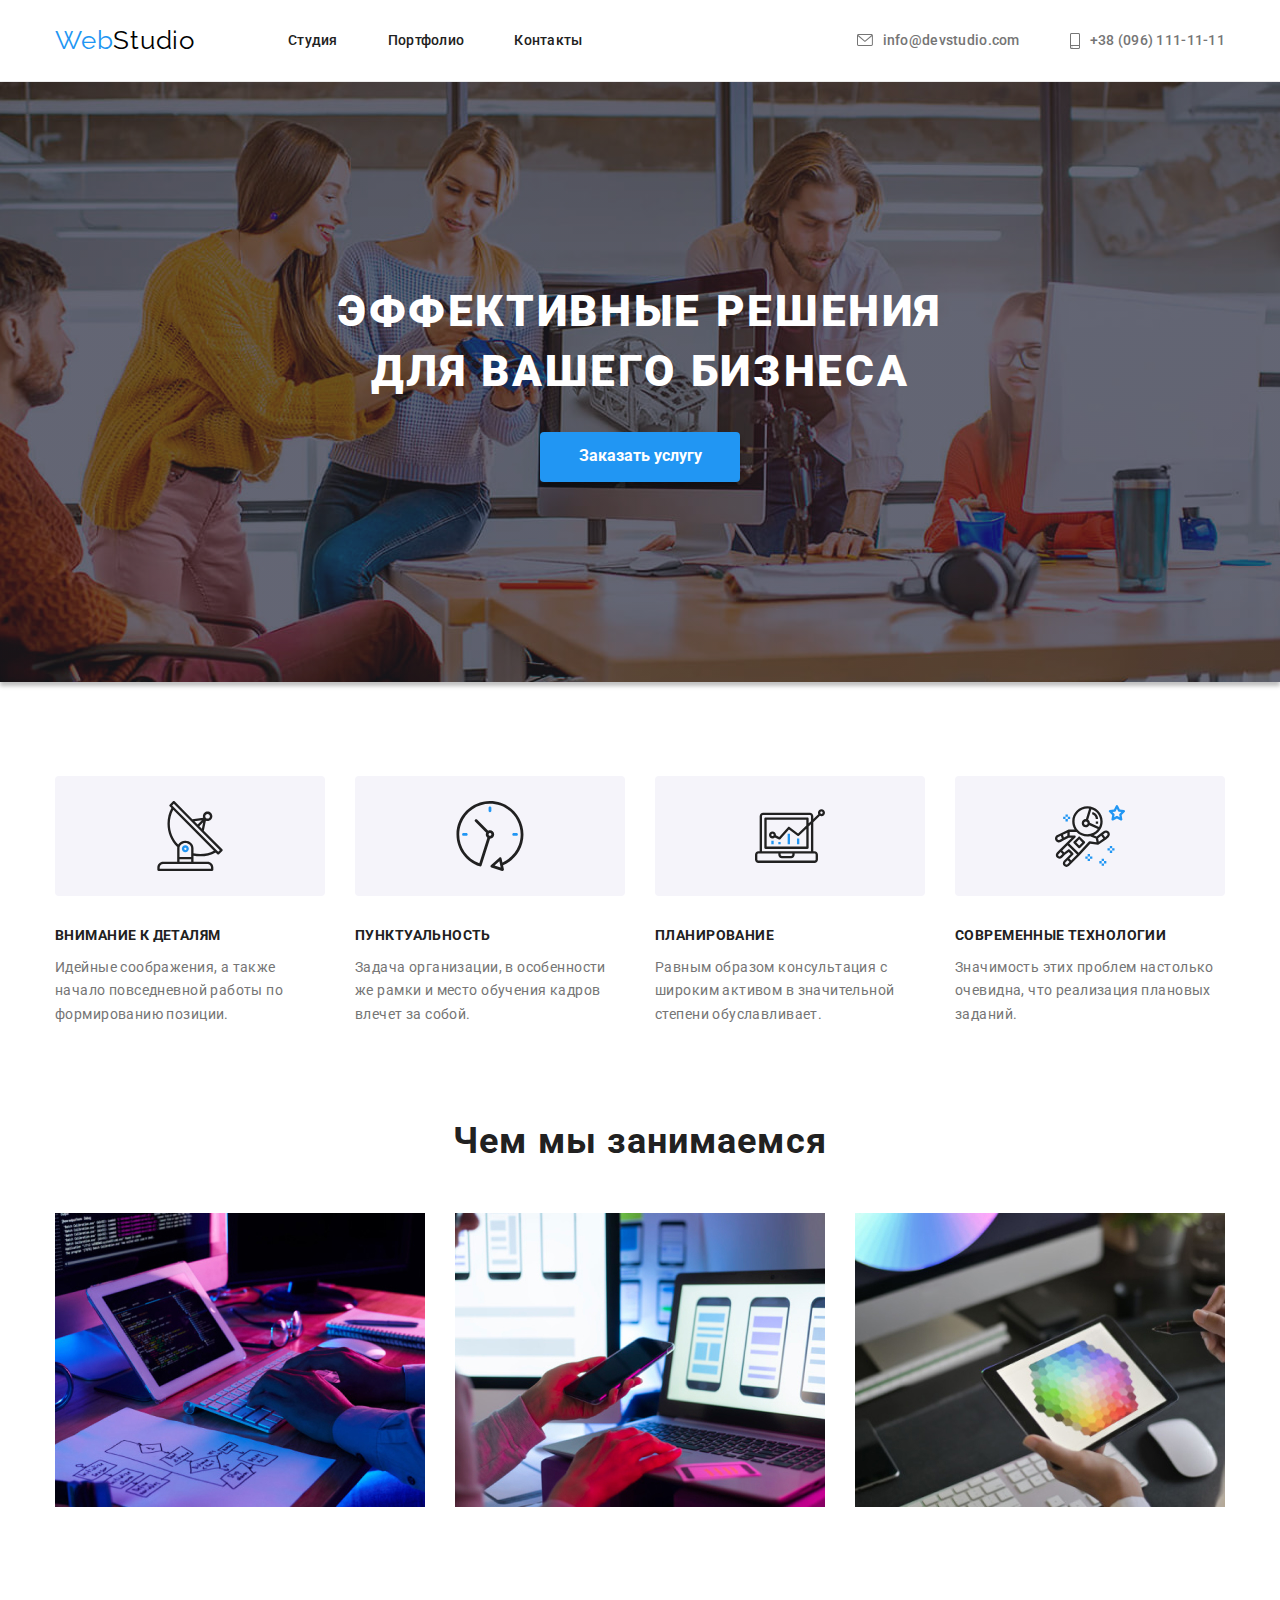
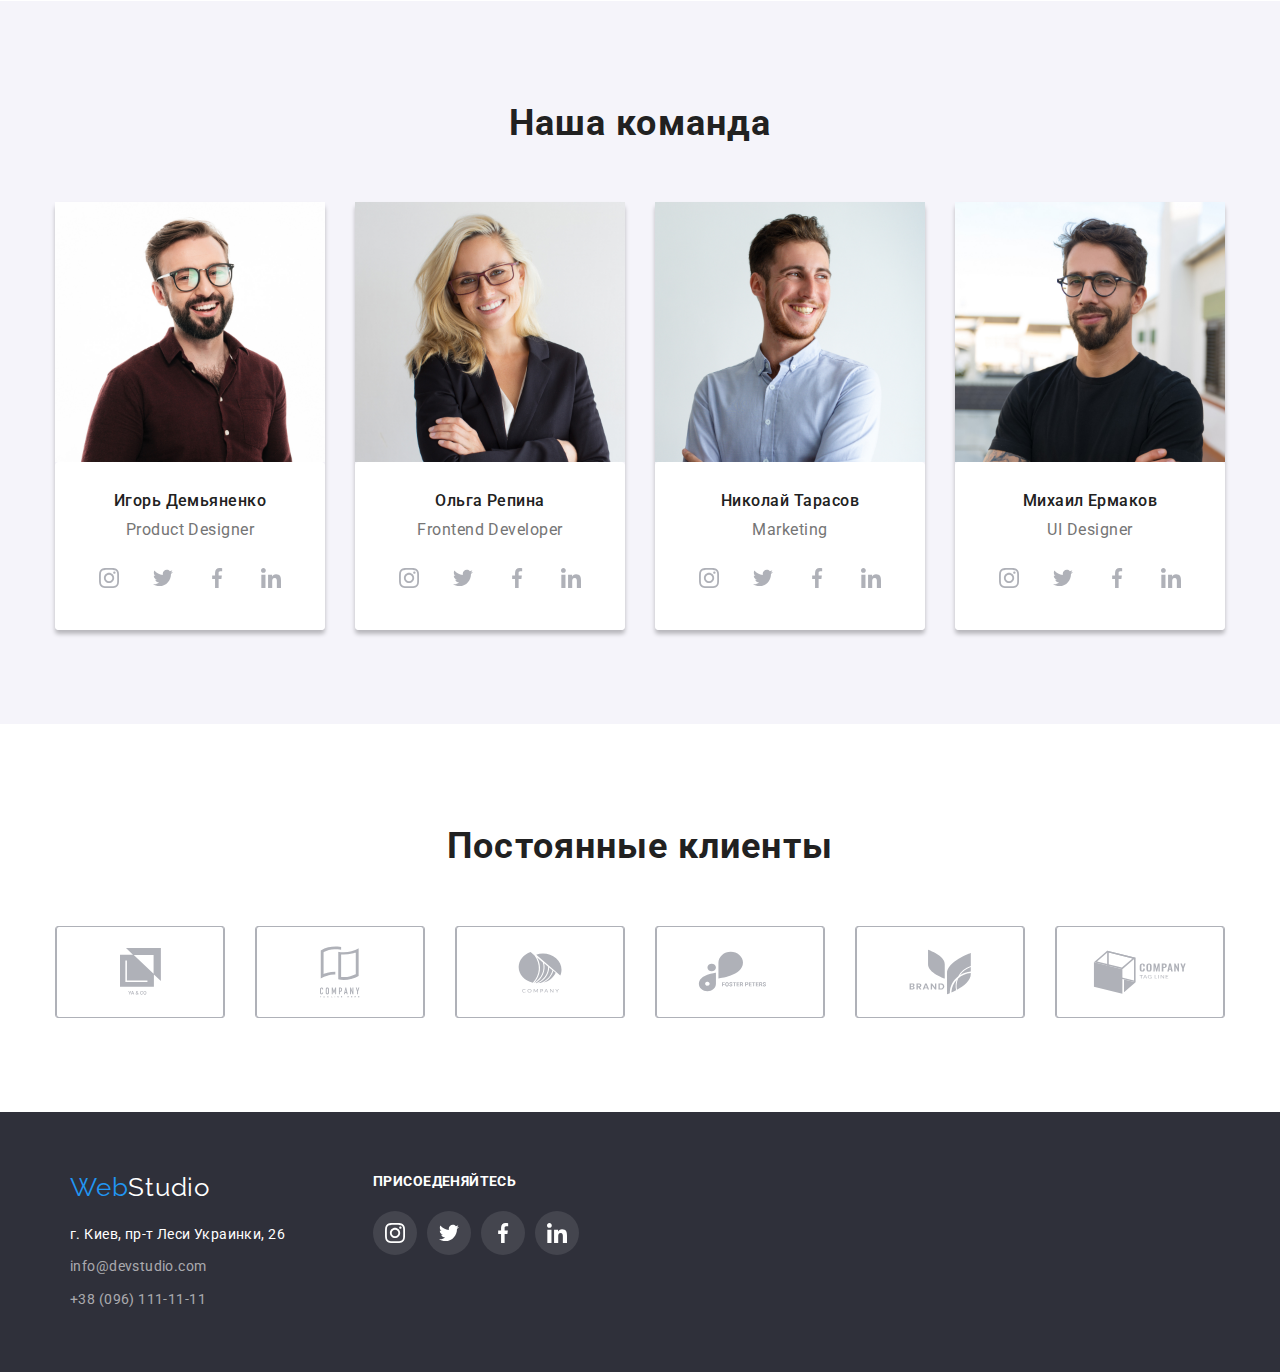
==== index.html @ fb4c3069 "1" ====
﻿<!DOCTYPE html>
<html lang="ru">
<head>
    <meta charset="UTF-8">
    <meta http-equiv="X-UA-Compatible" content="IE=edge">
    <meta name="viewport" content="width=device-width, initial-scale=1.0">
    <title>Web Studio</title >
    <link href="https://fonts.googleapis.com/css2?family=Raleway:wght@700&family=Roboto:wght@400;500;700;900&display=swap" rel="stylesheet">
    <link href="https://cdnjs.cloudflare.com/ajax/libs/modern-normalize/1.1.0/modern-normalize.min.css" rel="stylesheet">
    
    <link rel="stylesheet" href="css/styles.css">
</head>
<body> 
    <header class="header" >
        <div class="container_header" >
            
                                <!--navigation -->
        <nav class="navigation">
                <a href="index.html" class="logo"> <span class="logocolor">Web</span>Studio</a>
                <ul class="site-nav">
                    <li class="site-nav_li" > <a href="index.html" class="link">Студия</a></li>
                    <li class="site-nav_li"> <a href="portfolio.html" class="link">Портфолио</a></li>
                    <li class="site-nav_li"> <a href="" class="link">Контакты</a></li>
                </ul>
        
                                <!--mail,phone -->
                                <ul class="connections">
                                    <li class="connections_li_mail" >
                                        <a href="mailto:info@devstudio.com" class="connect" >
                                            <svg class="connections_li_mail_c"  width="16" height="12" >
                                                <use href="./images/symbol-defs.svg#icon-envelope-hover"></use>          
                                              </svg>
                                              info@devstudio.com</a></li>
                                    <li class="connections_li_mail">
                                        <a href="tel:+380961111111" class="connect">
                                            <svg class="connections_li_mail_c"  width="10" height="16" >
                                                <use href="./images/symbol-defs.svg#icon-smartphone"></use>          
                                              </svg>
                                            +38 (096) 111-11-11</a></li>
                                </ul>
        </nav>
</div>
    </header>
                                    <!--main -->
    <main>
                                <!--banner and button -->                   
            <section class="sec_bann" >
                <div class="container_sec_bann">
                    <h1 class="tagline">ЭФФЕКТИВНЫЕ РЕШЕНИЯ<br> ДЛЯ ВАШЕГО БИЗНЕСА </h1>
                <div class="tagline_but" >
                    <button type="button" class="but_order" >Заказать услугу</button>
                 </div>
                </div>
            </section>
        
                                <!--advantages -->                       
        <section class="section_advant" >
            <div class="container"> 
              <ul class="lis_advant" >
                <li class="lis_advant_li">
                    <div class="lis_advant_li_antenna" >
                        <svg  width="70" height="70" >
                        <use href="./images/symbol-defs1.svg#icon-antenna-1"></use>          
                      </svg> </div>
                    <h3 class="head_advantage" > ВНИМАНИЕ К ДЕТАЛЯМ</h3>
                    <p class="advantage" >Идейные соображения, а также начало повседневной работы по формированию позиции.</p>
                </li>
                <li class="lis_advant_li">
                    <div class="lis_advant_li_antenna" >
                        <svg  width="70" height="70" >
                        <use href="./images/symbol-defs1.svg#icon-clock-1"></use>          
                      </svg> </div>
                    <h3 class="head_advantage">ПУНКТУАЛЬНОСТЬ</h3>
                    <p class="advantage" >Задача организации, в особенности же рамки и место обучения кадров влечет за собой.</p>
                </li>
                <li class="lis_advant_li">
                    <div class="lis_advant_li_antenna" >
                        <svg  width="70" height="70" >
                        <use href="./images/symbol-defs1.svg#icon-diagram-1"></use>          
                      </svg> </div>
                    <h3 class="head_advantage">ПЛАНИРОВАНИЕ</h3>
                    <p class="advantage">Равным образом консультация с широким активом в значительной степени обуславливает.</p>
                </li>
                <li class="lis_advant_li">
                    <div class="lis_advant_li_antenna" >
                        <svg  width="70" height="70" >
                        <use href="./images/symbol-defs1.svg#icon-astronaut-1"></use>          
                      </svg> </div>
                    <h3 class="head_advantage">СОВРЕМЕННЫЕ ТЕХНОЛОГИИ</h3>
                    <p class="advantage">Значимость этих проблем настолько очевидна, что реализация плановых заданий.</p>
                </li>
              </ul>
            </div>
         </section>
        
                                <!--What are we doing -->
            <section class="what_are_we_doing" >
                <div class="container">
                   <h2 class="we_doing" >Чем мы занимаемся</h2>
                     <ul class="lis">
                        <li class="we_doing_li" > <img src="./images/box1.jpg" alt="человек печатает на клавиатуре" width="370"></li>
                        <li class="we_doing_li"> <img src="./images/box2.jpg" alt="человек возле компьютера с телефоном" width="370"></li>
                        <li class="we_doing_li"> <img src="./images/box3.jpg" alt="человек с планшетом в руках" width="370"></li>
                    </ul>
                </div>
             </section>
                                    <!--our team -->
            <section class="our_team_sec" >
                <div class="container">
                  <h2 class="our_team_head" >Наша команда</h2>
                    <ul class="lis" >
                    <li class="our_team_li" > 
                        <img src="./images/team-card-1.jpg" alt="мужчина в очках и бордовой рубашке" width="270">
                        <div class="our_team_names_descrip" >
                        <h3 class="our_team_names" >Игорь Демьяненко</h3>
                        <p class="our_team_descrip">Product Designer</p>
                            <ul class="our_team_social_net">
                                <li class="instgr" > <a href="https://www.instagram.com/" class="inst">
                                    <svg width="20" height="20" >
                                        <use href="./images/symbol-defs.svg#icon-instagram-2"></use>          
                                       </svg>
                                </a> </li>
                                <li class="twitr" > <a href="https://twitter.com/" class="twit">
                                    <svg width="20" height="20" >
                                        <use href="./images/symbol-defs.svg#icon-twitter-1"></use>          
                                       </svg></a> </li>
                                <li class="facebo" > <a href="https://www.facebook.com/" class="face">
                                    <svg width="20" height="20" >
                                        <use href="./images/symbol-defs.svg#icon-facebook-1"></use>          
                                       </svg></a> </li>
                                <li class="linind" > <a href="https://www.linkedin.com/" class="linin">
                                    <svg width="20" height="20" >
                                        <use href="./images/symbol-defs.svg#icon-linkedin-1"></use>          
                                       </svg></a> </li>
                            </ul >
                        </div >
                    </li>
                    <li class="our_team_li">
                        <img src="./images/team-card-2.jpg" alt="женщина в черном пиджаке" width="270">
                        <div class="our_team_names_descrip" >
                            <h3 class="our_team_names">Ольга Репина</h3>  
                            <p class="our_team_descrip" >Frontend Developer</p>
                            <ul class="our_team_social_net">
                                <li class="instgr" > <a href="https://www.instagram.com/" class="inst">
                                    <svg width="20" height="20" >
                                        <use href="./images/symbol-defs.svg#icon-instagram-2"></use>          
                                       </svg>
                                </a> </li>
                                <li class="twitr" > <a href="https://twitter.com/" class="twit">
                                    <svg width="20" height="20" >
                                        <use href="./images/symbol-defs.svg#icon-twitter-1"></use>          
                                       </svg></a> </li>
                                <li class="facebo" > <a href="https://www.facebook.com/" class="face">
                                    <svg width="20" height="20" >
                                        <use href="./images/symbol-defs.svg#icon-facebook-1"></use>          
                                       </svg></a> </li>
                                <li class="linind" > <a href="https://www.linkedin.com/" class="linin">
                                    <svg width="20" height="20" >
                                        <use href="./images/symbol-defs.svg#icon-linkedin-1"></use>          
                                       </svg></a> </li>
                            </ul >
                       </div>
                    </li>
                    <li class="our_team_li">
                        <img src="./images/team-card-3.jpg" alt="мужчина в голубой рубашке" width="270">
                        <div class="our_team_names_descrip" >
                            <h3 class="our_team_names">Николай Тарасов</h3> 
                             <p class="our_team_descrip" >Marketing</p>
                             <ul class="our_team_social_net">
                                <li class="instgr" > <a href="https://www.instagram.com/" class="inst">
                                    <svg width="20" height="20" >
                                        <use href="./images/symbol-defs.svg#icon-instagram-2"></use>          
                                       </svg>
                                </a> </li>
                                <li class="twitr" > <a href="https://twitter.com/" class="twit">
                                    <svg width="20" height="20" >
                                        <use href="./images/symbol-defs.svg#icon-twitter-1"></use>          
                                       </svg></a> </li>
                                <li class="facebo" > <a href="https://www.facebook.com/" class="face">
                                    <svg width="20" height="20" >
                                        <use href="./images/symbol-defs.svg#icon-facebook-1"></use>          
                                       </svg></a> </li>
                                <li class="linind" > <a href="https://www.linkedin.com/" class="linin">
                                    <svg width="20" height="20" >
                                        <use href="./images/symbol-defs.svg#icon-linkedin-1"></use>          
                                       </svg></a> </li>
                            </ul >
                        </div>
                    </li>
                    <li class="our_team_li">
                        <img src="./images/team-card-4.jpg" alt="мужчина в очках и черной футболке" width="270">
                        <div class="our_team_names_descrip" >
                            <h3 class="our_team_names">Михаил Ермаков</h3> 
                            <p class="our_team_descrip">UI Designer</p>
                            <ul class="our_team_social_net">
                                <li class="instgr" > <a href="https://www.instagram.com/" class="inst">
                                    <svg width="20" height="20" >
                                        <use href="./images/symbol-defs.svg#icon-instagram-2"></use>          
                                       </svg>
                                </a> </li>
                                <li class="twitr" > <a href="https://twitter.com/" class="twit">
                                    <svg width="20" height="20" >
                                        <use href="./images/symbol-defs.svg#icon-twitter-1"></use>          
                                       </svg></a> </li>
                                <li class="facebo" > <a href="https://www.facebook.com/" class="face">
                                    <svg width="20" height="20" >
                                        <use href="./images/symbol-defs.svg#icon-facebook-1"></use>          
                                       </svg></a> </li>
                                <li class="linind" > <a href="https://www.linkedin.com/" class="linin">
                                    <svg width="20" height="20" >
                                        <use href="./images/symbol-defs.svg#icon-linkedin-1"></use>          
                                       </svg></a> </li>
                            </ul >
                        </div>
                    </li>
                    </ul>
                </div>
        </section>
                                <!--regular clients -->
        <section class="regular_cli" >
            <div class="container">
                <h2 class="our_team_head" >Постоянные клиенты</h2>
                <ul class="our_regular_cli" >
                    <li class="our_regular_cli_li_LogoYa" > <a href="" class="our_regular_cli_li_LogoYa"> 
                        <svg class="LogoYa" width="41" height="47" >
                          <use href="./images/symbol-defs.svg#icon-LogoYa"></use>          
                        </svg>
                    </a>
                    </li>
                    <li class="our_regular_cli_li_LogoYa"> <a href="" class="our_regular_cli_li_LogoYa">
                        <svg class="LogoCompany" width="40" height="52" >
                            <use href="./images/symbol-defs.svg#icon-LogoCompany"></use>          
                          </svg>
                        </a>
                    </li>
                    <li class="our_regular_cli_li_LogoYa"> <a href="" class="our_regular_cli_li_LogoYa">
                        <svg class="LogoCompany1" width="44" height="42" >
                            <use href="./images/symbol-defs.svg#icon-LogoCompany1"></use>          
                          </svg>
                        </a>
                    </li>
                    <li class="our_regular_cli_li_LogoYa"> <a href="" class="our_regular_cli_li_LogoYa">
                        <svg class="LogoFoster" width="85" height="41" >
                            <use href="./images/symbol-defs.svg#icon-LogoFoster"></use>          
                          </svg>
                        </a>
                    </li>
                    <li class="our_regular_cli_li_LogoYa"> <a href="" class="our_regular_cli_li_LogoYa" >
                        <svg class="LogoBrand" width="63" height="46" >
                            <use href="./images/symbol-defs.svg#icon-LogoBrand"></use>          
                          </svg>
                        </a>
                    </li>
                    <li class="our_regular_cli_li_LogoYa"> <a href="" class="our_regular_cli_li_LogoYa">
                        <svg class="LogoTAG" width="94" height="44" >
                            <use href="./images/symbol-defs.svg#icon-LogoTAG"></use>          
                          </svg>
                        </a>
                    </li>
                </ul>
            </div>
        </section>
</main>
                                <!--basement -->
        <footer class="footer" >
            <div class="container">
                <div class="container_foot">
                <div class="footer_elem" >
                <div class="footer_logo" >
                    <a href="index.html" class="logo"> <span class="logocolor">Web</span><span class="logocolor_white">Studio </span></a>
                </div>
            <address class="addres" >
                г. Киев, пр-т Леси Украинки, 26
            </address>
                <ul class="connect_foot_lis" >
                    <li class="foot_lis"><a href="mailto:info@devstudio.com" class="connect_foot" >info@devstudio.com</a></li>
                    <li class="foot_lis"><a href="tel:+380961111111" class="connect_foot" >+38 (096) 111-11-11</a></li>
                </ul>
            </div>
            <div class="footer_logo_soc" >
                <h3 class="footer_headi" > ПРИСОЕДЕНЯЙТЕСЬ</h3>
                <ul class="footer_social_net">
                    <li class="instgr_footer" > <a href="https://www.instagram.com/" class="inst_footer">
                        <svg width="20" height="20" >
                            <use href="./images/symbol-defs.svg#icon-instagram-2"></use>          
                           </svg>
                    </a> </li>
                    <li class="twitr_footer" > <a href="https://twitter.com/" class="twit_footer">
                        <svg width="20" height="20" >
                            <use href="./images/symbol-defs.svg#icon-twitter-1"></use>          
                           </svg></a> </li>
                    <li class="facebo_footer" > <a href="https://www.facebook.com/" class="face_footer">
                        <svg width="20" height="20" >
                            <use href="./images/symbol-defs.svg#icon-facebook-1"></use>          
                           </svg></a> </li>
                    <li class="linind_footer" > <a href="https://www.linkedin.com/" class="linin_footer">
                        <svg width="20" height="20" >
                            <use href="./images/symbol-defs.svg#icon-linkedin-1"></use>          
                           </svg></a> </li>
                </ul >
            </div>
        </div>
    </div>
        </footer>
</body>
</html>
---- css/styles.css ----
﻿:root {
  --primary-text-color: #212121;
  --head-text-color: #000000;
  --subsidiary-color: #2196F3;
  --primary-white-color: #E5E5E5;
  --lower-text-color: #757575;
  --tagline-text-color: #fff;
  --contacts-color: rgba(255, 255, 255, 0.6);
}

body {
   color: var(--primary-text-color);
   font-family: 'Roboto', sans-serif;
  
}

img { 
   display: block; 
}

/* конт */

.container {
  width: 1200px;
  margin-left: auto;
  margin-right: auto;
  padding-left: 15px;
  padding-right: 15px;
}
.container_foot{
  width: 1200px;
  margin-left: auto;
  margin-right: auto;
  padding-left: 15px;
  padding-right: 15px;
  display: inline-flex;
}


/* логотип */
.logo {
  color: var(--head-text-color);
  font-family: Raleway, sans-serif;
  font-size: 26px;
  line-height: 1.19;
  letter-spacing: 0.03em;
  text-decoration: none;
  margin-left: 0px;
  margin-right: 93px;
}

.container_header{
  padding-top: 25px;
  padding-bottom: 25px;
  width: 1200px;
  margin-left: auto;
  margin-right: auto;
  padding-left: 15px;
  padding-right: 15px;

}
.header {
  border-bottom: 1px solid #ECECEC;
}


.logocolor {
  color: var(--subsidiary-color);
}
.logocolor_white {
  color: var(--tagline-text-color);
}
.footer_logo{
  
  margin-bottom: 20px;
}

.footer {
  
  padding-top: 60px;
  padding-bottom: 60px;
  background-color: #2F303A;
  margin-left: auto;
  margin-right: auto;
}

/* navigation */

.site-nav {
  height: 16px;
  width: 294px;
  display: flex;
  font-weight: 500;
  font-size: 14px;
  line-height: 1.14;
  letter-spacing: 0.02em;
  list-style:none;
  color: var(--primary-text-color);
  padding: 0px;
  margin-bottom: 0px;
  margin-top: 0px;
}
.link{
  display: block;
  text-decoration: none;
  font-weight: 500;
  font-size: 14px;
  line-height: 1.14;
  letter-spacing: 0.02em;
  color: var(--primary-text-color);

}

.site-nav_li {
  margin-right: 50px;

}
.site-nav_li:last-child {
  margin-right: 0px;
}

.link:hover,
.link:focus {

  color: var(--subsidiary-color);
}

.navigation {
  display: flex;
  align-items: center;
  height: 31px;
}
/* mail,phone */

.connections{
  display: flex;
    font-weight: 500;
    font-size: 14px;
    line-height: 1.14;
    letter-spacing: 0.02em;
    color: var(--primary-text-color);
    list-style:none;
    margin-left: auto;
    padding: 0px;
    justify-content: flex-start;
}
.connect{
  color: var(--lower-text-color);
  text-decoration: none;
  display: inline-flex;
  padding: 0;
  align-items:center;
  
}
.connect:hover,
.connect:focus {
  color: var(--subsidiary-color);
    fill: var(--subsidiary-color);
}



.connections_li {
margin-left: 50px;
}
.connections_li_mail {
  margin-left: 50px;
  display: inline-flex;
  align-items:center;
  cursor: pointer;
  fill:var(--lower-text-color);
  color:var(--lower-text-color);
  text-decoration: none;
  justify-content: flex-end;
  padding: 0;
  }
  .connections_li_mail_c{
    display: inline-flex;
    align-items: flex-start;
    margin-right: 10px;
  }







/* banner and button */

.container_sec_bann {
  width: 1200px;
  margin-left: auto;
  margin-right: auto;
  padding-left: 15px;
  padding-right: 15px;

}

.sec_bann {
  background-image:linear-gradient(
    to top,
    rgba(47, 48, 58, 0.4),
    rgba(47, 48, 58, 0.4)
  ), 
  url('../images/img-back.jpg');
  background-color: #C4C4C4;
  max-width: 1600px;
  background-size: cover;
  background-repeat:no-repeat;
  background-position: center;
 height: 600px;
 padding-top: 200px;
 padding-bottom: 200px;
 margin-left: auto;
 margin-right: auto;
 box-shadow: 0px 4px 4px 0px #00000040;
}

.tagline{
color: var(--tagline-text-color);
font-weight: 900;
font-size: 44px;
line-height: 1.36;
letter-spacing: 0.06em;
margin-top: 0px;
margin-bottom: 30px;
display: block;
text-align: center;
}

.but_order{
  color: var(--tagline-text-color);
  background-color: var(--subsidiary-color);
  font-weight: 700;
  font-size: 16px;
  line-height: 1.8;
  cursor: pointer;
  width: 200px;
  height:50px;
  border-radius: 4px;
  box-shadow: 0 4px 4px 0 rgba(0,0,0,0.15), 0 4px 4px 0 rgba(0,0,0,0.15);
  border: none;
}

.but_order:hover,
.but_order:focus {
  color: var(--tagline-text-color);
  background-color: var(--subsidiary-color);
}

.tagline_but{
  text-align: center;
  justify-content:center;
}



/* advantages */

.head_advantage {
    font-weight: 700;
    font-size: 14px;
    line-height: 1.4;
    letter-spacing: 0.03em;
    color: var(--primary-text-color);
    margin-top: 0px;
    margin-bottom: 10px;
}

.advantage {
    font-size: 14px;
    line-height: 1.7;
    letter-spacing: 0.03em;
    color: var(--lower-text-color);
    margin: 0px;
}

/* What are we doing */
.our_team_head {

      font-weight: 700;
      font-size: 36px;
      line-height: 1.6;
      letter-spacing: 0.03em;
      color: var(--primary-text-color);
      text-align: center;
      margin: 0px;
}
.what_are_we_doing{
  padding-bottom: 94px;
}



.we_doing{
  margin-bottom: 50px;
  margin-top: 0px;
  font-weight: 700;
  font-size: 36px;
  line-height: 1.16;
  letter-spacing: 0.03em;
  color: var(--primary-text-color);
  text-align: center;
}

.our_team_head{
  text-align: center;
  margin-bottom: 50px;
  padding: 0px;
  font-weight: 700;
  font-size: 36px;
  line-height: 1.6;
  letter-spacing: 0.03em;
  color: var(--primary-text-color);

}

/* our team */

.our_team_names {
font-weight: 500;
font-size: 16px;
line-height: 1.18;
letter-spacing: 0.03em;
color: var(--primary-text-color);
margin-bottom: 10px; 
margin-top: 0px;
}

.our_team_sec{
  
  padding-bottom: 94px;
  padding-top: 94px;
  background-color: #F5F4FA;
  margin-right: auto;
  margin-left: auto;
}

.our_team_names_descrip {
  background-color: #ffffff;
padding-top: 30px;
padding-bottom: 30px;
border-radius: 4px;
}

.our_team_social_net {
  display: flex;
  margin-top: 16px;
  list-style:none;
  padding: 0;
  justify-content: center;
}




.inst{
display: inline-flex;
 width: 44px;
 height: 44px;
 background-color: #ffffff;
 align-items:center;
 justify-content: center;
 border-radius: 50%;
 fill:#AFB1B8;
}
.instgr {
  margin-right: 10px;
  margin-left: 32px;
}
.inst:hover,
.inst:focus {
  background-color: var(--subsidiary-color);
  fill:#ffffff;
}


.twit{
  display: inline-flex;
  width: 44px;
  height: 44px;
  background-color: #ffffff;
  align-items:center;
  justify-content: center;
  border-radius: 50%;
  fill:#AFB1B8;
}
.twitr {
  margin-right: 10px;
}
.twit:hover,
.twit:focus {
  background-color: var(--subsidiary-color);
  fill:#ffffff;
}


.face{
  display: inline-flex;
  width: 44px;
  height: 44px;
  background-color: #ffffff;
  align-items:center;
  justify-content: center;
  border-radius: 50%;
  fill:#AFB1B8;
}
.facebo {
  margin-right: 10px;
}

.face:hover,
.face:focus{
  background-color: var(--subsidiary-color);
  fill:#ffffff;
}


.linin{
  display: inline-flex;
  width: 44px;
  height: 44px;
  background-color: #ffffff;
  align-items:center;
  justify-content: center;
  border-radius: 50%;
  fill:#AFB1B8;
  
}
.linind {
  margin-right: 32px;
}
.linin:hover,
.linin:focus{
  background-color: var(--subsidiary-color);
  fill:#ffffff;
}





.list_of_works_class {
  padding-top: 20px;
  padding-bottom: 20px;
  border-bottom:1px solid #EEEEEE;
  border-left: 1px solid #EEEEEE; ;
  border-right: 1px solid #EEEEEE; ;
  padding-left: 24px;
  padding-right: 24px;
}

.our_team_descrip{
font-size: 16px;
line-height: 1.18;
letter-spacing: 0.03em;
color: var(--lower-text-color);
margin: 0px;
}

 /*regular clients */
 .regular_cli {

   padding-top: 94px;
   padding-bottom: 94px;
 }
.our_regular_cli {
  display: inline-flex;
  list-style:none;
  margin: 0px;
  padding: 0;
}

.our_regular_cli_li_LogoYa:last-child {
  margin-right: 0px;
}

.our_regular_cli_li_LogoYa{
  height: 92px;
  width: 170px;
  border: 1px solid #AFB1B8;
  border-radius: 3px;
  justify-content: center;
  display: inline-flex;
  align-items:center;
  margin-right: 30px;
  fill: #AFB1B8;
  cursor: pointer;
}
.our_regular_cli_li_LogoYa:hover,
.our_regular_cli_li_LogoYa:focus {
  fill: var(--subsidiary-color);
  border: 1px solid #2196F3;
  border-radius: 3px;
}


/* basement */


.connect_foot {
  color: var(--contacts-color);
  text-decoration: none;
  font-size: 14px;
  line-height: 1.7;
  letter-spacing: 0.03em;
}

.connect_foot:hover,
.connect_foot:focus {
  color: var(--subsidiary-color);
  text-decoration: none;
  font-size: 14px;
  line-height: 1.7;
  letter-spacing: 0.03em;
}

.connect_foot_lis {
  list-style:none;
  padding-left: 0px;
  margin-bottom: 0px;
  margin-top: 0;
}
.foot_lis {
  margin-top: 9px;
  color: var(--contacts-color);
  text-decoration: none;
  font-size: 14px;
  line-height: 1.7;
  letter-spacing: 0.03em;
}

.addres{
font-style: normal;
font-size: 14px;
line-height: 1.7;
letter-spacing: 0.03em;
color: var(--tagline-text-color);
}


.footer_social_net {
  display: flex;
  list-style:none;
  justify-content: center;
  padding: 0;
  margin: 0;
}

                               /* soc */
.footer_headi {
  font-weight: 700;
  font-size: 14px;
  line-height: 1.4;
  letter-spacing: 0.03em;
  color: var(--tagline-text-color);
  margin-bottom: 20px;
  margin-top: 0;
}
.footer_logo_soc {
  margin-left: 70px;

}

.inst_footer{
  display: inline-flex;
   width: 44px;
   height: 44px;
   background-color: #FFFFFF1A;
   align-items:center;
   justify-content: center;
   border-radius: 50%;
   fill:#ffffff;
  }
  .instgr_footer {
    margin-right: 10px;
    
  }
  .inst_footer:focus,
  .inst_footer:hover {
    background-color: var(--subsidiary-color);
    fill:#ffffff;
  }
  
  
  .twit_footer{
    display: inline-flex;
    width: 44px;
    height: 44px;
    background-color: #FFFFFF1A;
    align-items:center;
    justify-content: center;
    border-radius: 50%;
    fill:#ffffff;
  }
  .twitr_footer {
    margin-right: 10px;
  }
  .twit_footer:focus,
  .twit_footer:hover {
    background-color: var(--subsidiary-color);
    fill:#ffffff;
  }
  
  
  .face_footer{
    display: inline-flex;
    width: 44px;
    height: 44px;
    background-color: #FFFFFF1A;
    align-items:center;
    justify-content: center;
    border-radius: 50%;
    fill:#ffffff;
  }
  .facebo_footer {
    margin-right: 10px;
  }
  
  .face_footer:focus,
  .face_footer:hover {
    background-color: var(--subsidiary-color);
    fill:#ffffff;
  }
  
  
  .linin_footer{
    display: inline-flex;
    width: 44px;
    height: 44px;
    background-color: #FFFFFF1A;
    align-items:center;
    justify-content: center;
    border-radius: 50%;
    fill:#ffffff;
    
  }
  .linind_footer {
    margin-right: 32px;
  }
  
  .linin_footer:focus,
  .linin_footer:hover {
    background-color: var(--subsidiary-color);
    fill:#ffffff;
  }








.lis{
  list-style:none;
  margin-top: 0px;
  margin-bottom: 0px;
  display: flex;

  text-align: center;
  padding-left: 0px;
}
.lis_of_works{
  list-style:none;
  margin-top: 0px;
  margin-bottom: 0px;
  display: flex;
  flex-wrap:wrap;
  padding-left: 0px;
  justify-content:space-between;
  

}
.lis_of_work_li{
  height: 404px;
  width: 370px;
  margin-right: 30px;
  margin-bottom: 30px;
  cursor: pointer;
}
.lis_of_work_li:hover {
  box-shadow: 0px 4px 4px 0px #00000040;
  
}




.lis_of_work_li:nth-child(3n)  {
  margin-right: 0px;
}
.lis_of_work_li:nth-last-child(-n + 3)  {
  margin-bottom: 0;
}



.we_doing_li{
  margin-right: 30px;
}
.we_doing_li:last-child {
  margin-right: 0px;
}

.our_team_li {
  margin-right: 30px;
  box-shadow: 0px 4px 4px 0px #00000040;
  border-radius: 4px;

}
.our_team_li:last-child {
  margin-right: 0px;
}

.section_advant{
  padding-top: 94px;
  padding-bottom: 94px;
}



.lis_advant{
  list-style:none;
  margin-top: 0px;
  margin-bottom: 0px;
  padding-left: 0px;
  display: flex;
}

.lis_advant_li {
width: 270px;
margin-right: 30px;
}

.lis_advant_li_antenna {
  display: inline-flex;
  align-items:center;
  justify-content:center;
width: 270px;
height: 120px;
border-radius: 4px;
background-color: #F5F4FA;
margin-bottom: 30px;

}


.lis_advant_li:last-child {
  margin-right: 0px;
  }



     /* portfolio */


   



   .lis_buttons_each{
      font-family: inherit;
      width: 73px;
      height: 38px;
      border-radius: 4px;
      font-weight: 500;
      font-size: 16px;
      line-height: 1.6;
      letter-spacing: 0.03em;
      color: var(--primary-text-color);
      border: none;
      cursor: pointer;
      padding: 0;
      margin-right: 8px;
  }

  .lis_buttons_each:hover,
  .lis_buttons_each:focus {
    font-family: inherit;
    color: var(--tagline-text-color);
    background-color: var(--subsidiary-color);
    font-weight: 500;
    font-size: 16px;
    line-height: 1.8;
    letter-spacing: 0.03em;
    box-shadow: 0px 4px 4px 0px #00000040;
  }

  .lis_buttons_each_sites{
    font-family: inherit;
    width: 128px;
    height:38px;
    list-style:none;
    cursor: pointer;
    border-radius: 4px;
    font-weight: 500;
    font-size: 16px;
    line-height: 1.6;
    letter-spacing: 0.03em;
    color: var(--primary-text-color);
    border: none;
    padding: 0;
    margin-right: 8px;
  }

  .lis_buttons_each_sites:hover,
  .lis_buttons_each_sites:focus {
    font-family: inherit;
    color: var(--tagline-text-color);
    background-color: var(--subsidiary-color);
    font-weight: 500;
    font-size: 16px;
    line-height: 1.8;
    letter-spacing: 0.03em;
    box-shadow: 0px 4px 4px 0px #00000040;
  }

      .lis_buttons_each_apps{
      font-family: inherit;
      width: 145px;
      height:38px;
      list-style:none;
      cursor: pointer;
      border-radius: 4px;
      font-weight: 500;
      font-size: 16px;
      line-height: 1.6;
      letter-spacing: 0.03em;
      color: var(--primary-text-color);
      border: none;
      padding: 0;
      margin-right: 8px;
      }

      .lis_buttons_each_apps:hover,
      .lis_buttons_each_apps:focus {
        font-family: inherit;
        color: var(--tagline-text-color);
        background-color: var(--subsidiary-color);
        font-weight: 500;
        font-size: 16px;
        line-height: 1.8;
        letter-spacing: 0.03em;
        box-shadow: 0px 4px 4px 0px #00000040;
      }

      .lis_buttons_each_design{
        font-family: inherit;
        width: 103px;
        height:38px;
        list-style:none;
        cursor: pointer;
        border-radius: 4px;
        font-weight: 500;
        font-size: 16px;
        line-height: 1.6;
        letter-spacing: 0.03em;
        color: var(--primary-text-color);
        border: none;
        padding: 0;
        margin-right: 8px;
      }

      .lis_buttons_each_design:hover,
      .lis_buttons_each_design:focus {
        font-family: inherit;
        color: var(--tagline-text-color);
        background-color: var(--subsidiary-color);
        font-weight: 500;
        font-size: 16px;
        line-height: 1.8;
        letter-spacing: 0.03em;
        box-shadow: 0px 4px 4px 0px #00000040;
      }

      .lis_buttons_each_market{
        font-family: inherit;
        width: 130px;
        height:38px;
        list-style:none;
        cursor: pointer;
        border-radius: 4px;
        font-weight: 500;
        font-size: 16px;
        line-height: 1.6;
        letter-spacing: 0.03em;
        color: var(--primary-text-color);
        border: none;
        padding: 0;
      }

      .lis_buttons_each_market:hover,
      .lis_buttons_each_market:focus {
        font-family: inherit;
        color: var(--tagline-text-color);
        background-color: var(--subsidiary-color);
        font-weight: 500;
        font-size: 16px;
        line-height: 1.8;
        letter-spacing: 0.03em;
        box-shadow: 0px 4px 4px 0px #00000040;
      }

.lis_buttons {
text-align: center;
list-style:none;
margin-bottom: 50px;
margin-top: 0px;
padding-left: 0px;
box-sizing: border-box;
align-items: center;
display: flex;
justify-content:center;
}

.list_of_works{
  padding-top: 94px;
  padding-bottom: 94px;
}



  /* list of works photo */

  .list_of_wor_names {
    font-weight:700;
    font-size: 18px;
    line-height: 2;
    letter-spacing: 0.06em;
    margin-bottom: 4px;
    margin-top: 0px;
  }

  .list_of_wor_names_descrip {
      font-size: 16px;
      line-height: 1.8;
      letter-spacing: 0.03em;
      color: var(--lower-text-color);
      margin: 0px;
  }
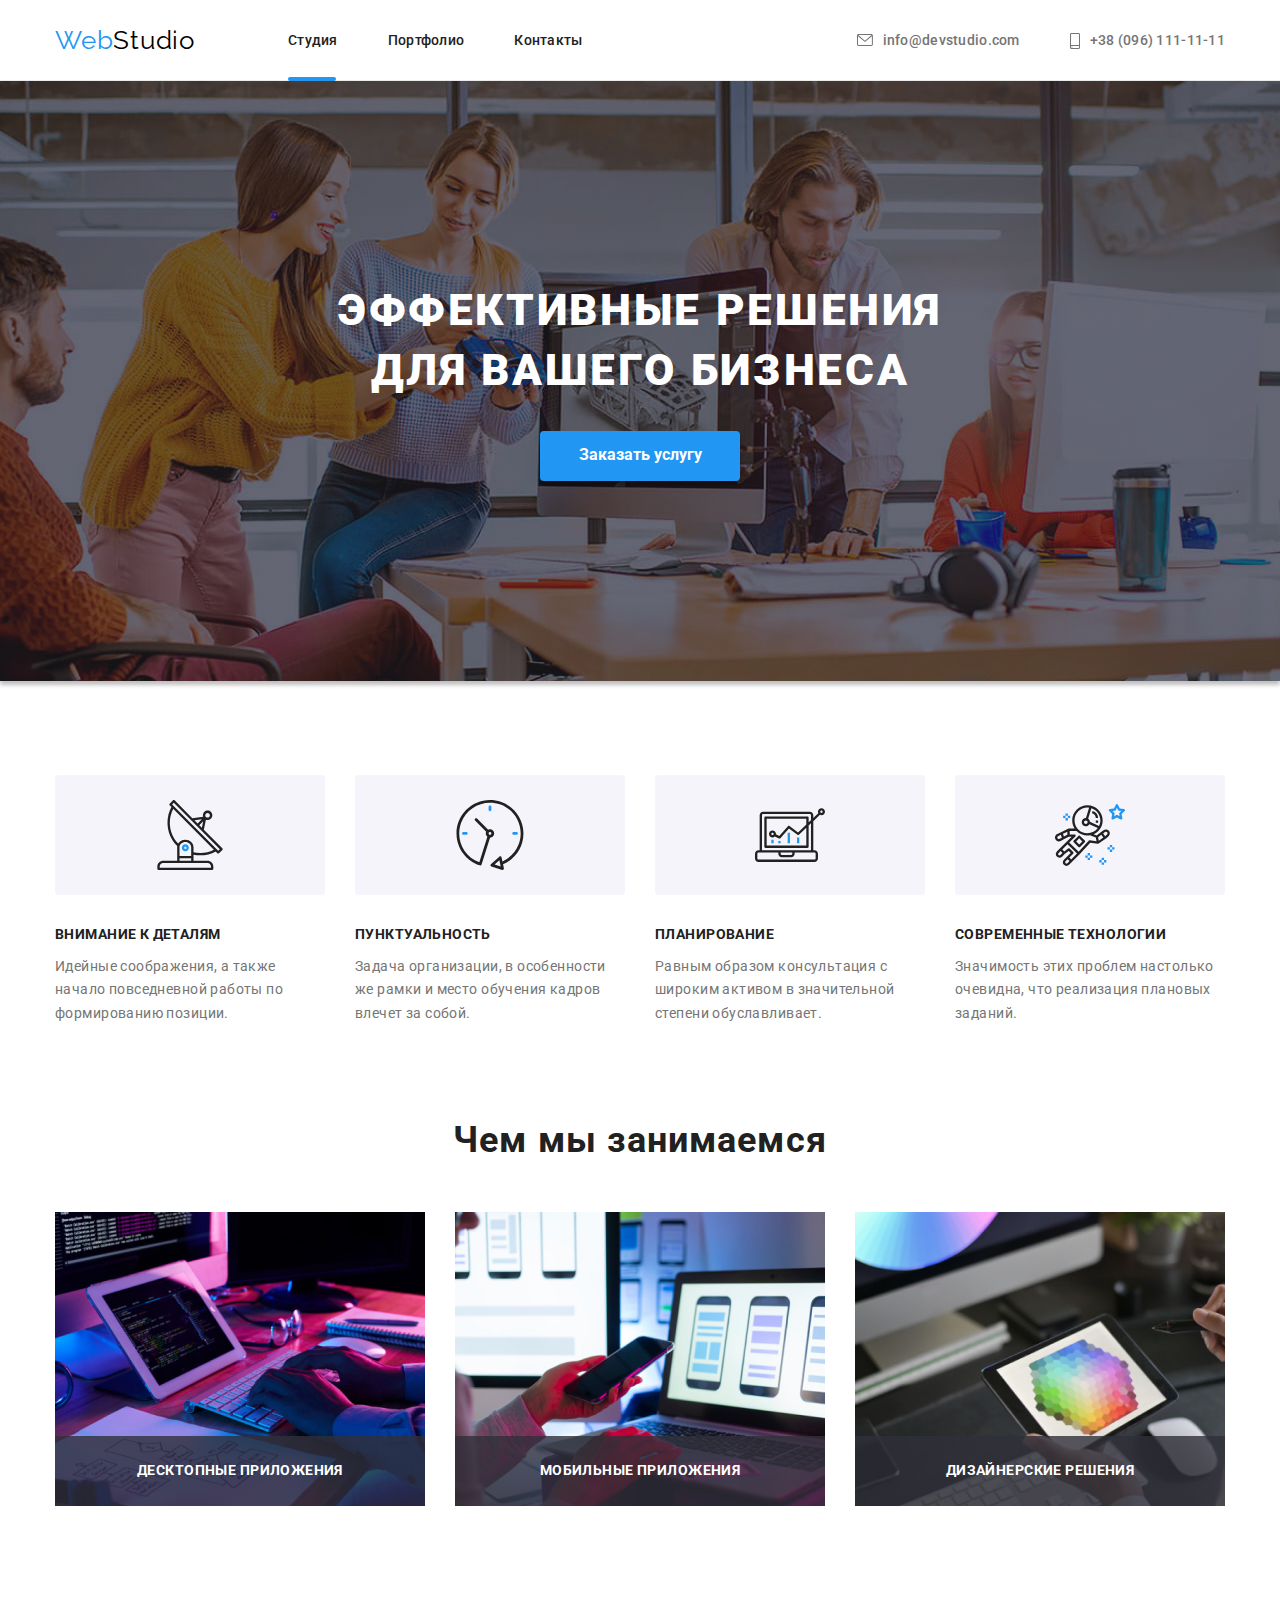
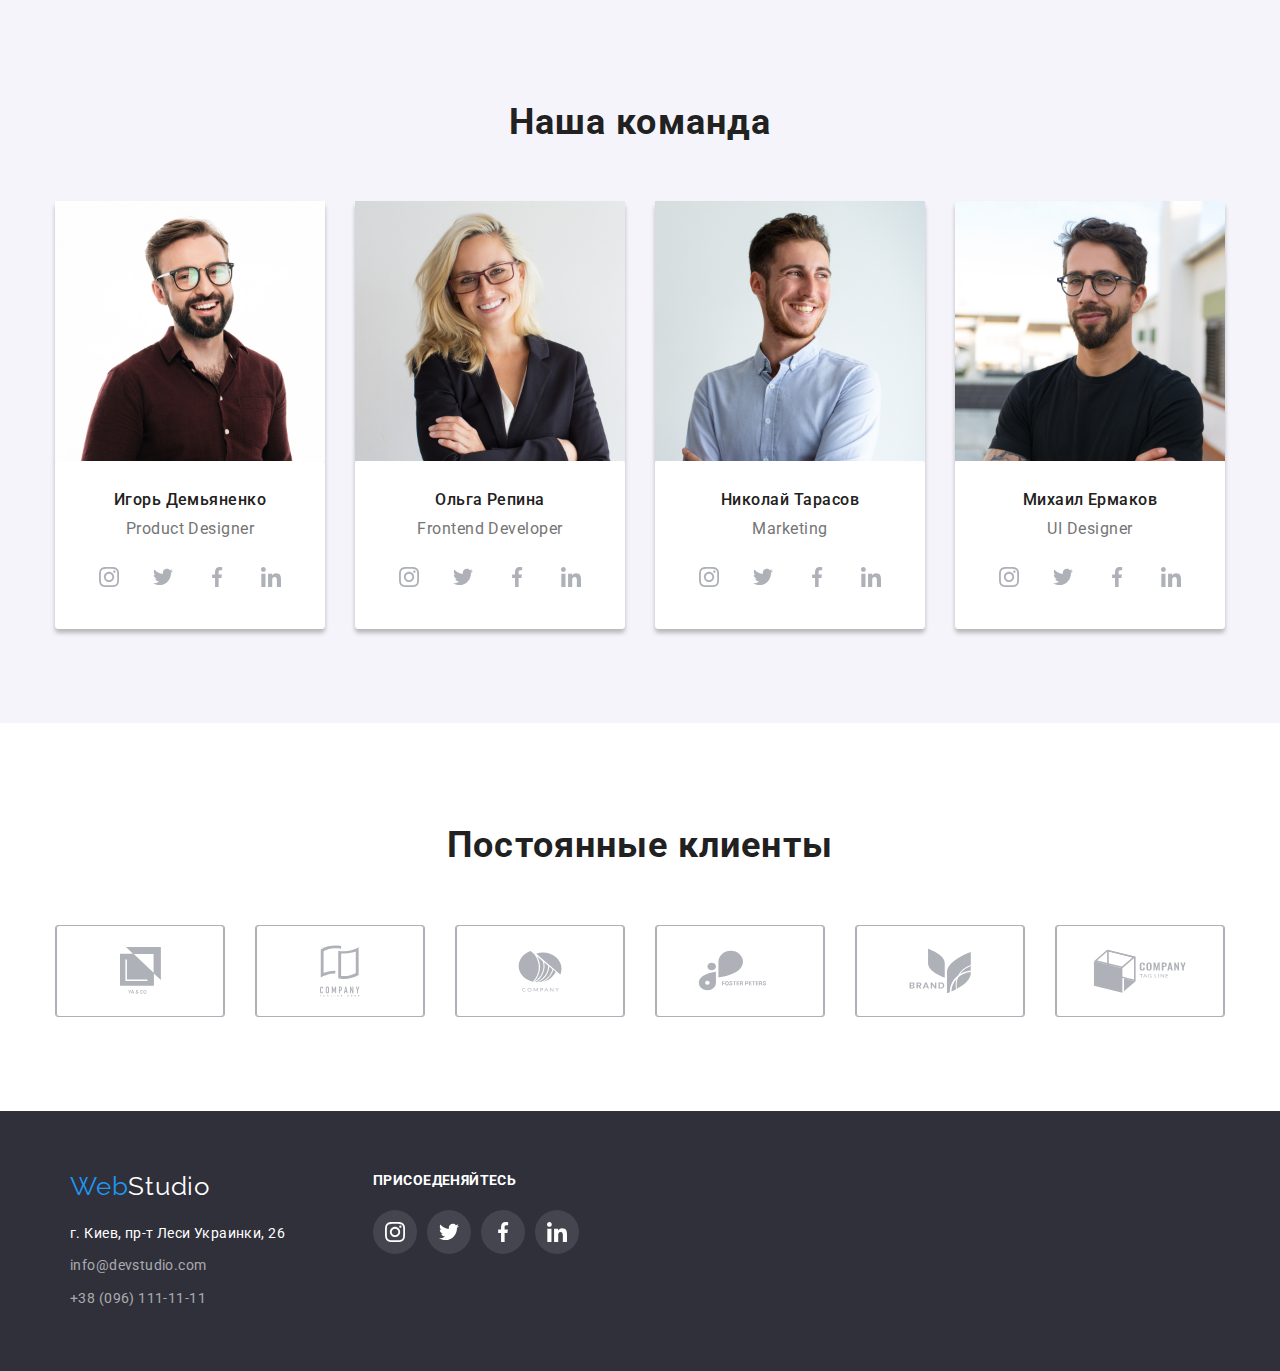
==== commit dc2ef6f0: "основа" ====
--- a/index.html
+++ b/index.html
@@ -18,7 +18,8 @@
         <nav class="navigation">
                 <a href="index.html" class="logo"> <span class="logocolor">Web</span>Studio</a>
                 <ul class="site-nav">
-                    <li class="site-nav_li" > <a href="index.html" class="link">Студия</a></li>
+                    <li class="site-nav_li_stud" > <a href="index.html" class="link_stud">Студия</a>
+                    </li>
                     <li class="site-nav_li"> <a href="portfolio.html" class="link">Портфолио</a></li>
                     <li class="site-nav_li"> <a href="" class="link">Контакты</a></li>
                 </ul>
@@ -42,14 +43,22 @@
 </div>
     </header>
                                     <!--main -->
-    <main>
+    <main >
                                 <!--banner and button -->                   
             <section class="sec_bann" >
                 <div class="container_sec_bann">
                     <h1 class="tagline">ЭФФЕКТИВНЫЕ РЕШЕНИЯ<br> ДЛЯ ВАШЕГО БИЗНЕСА </h1>
                 <div class="tagline_but" >
-                    <button type="button" class="but_order" >Заказать услугу</button>
+                    <button type="button" class="but_order" data-modal-open>Заказать услугу</button>
                  </div>
+                </div>
+                <div class="backdrop is_hidden" data-modal>
+                    <div class="modal_win">  <button class="modal_close" data-modal-close>
+                        <svg width="30" height="30" >
+                            <use href="./images/symbol-defs.svg#icon-close-black-18dp-2-1"></use>          
+                           </svg>  
+                    </button>
+                         </div>
                 </div>
             </section>
         
@@ -98,9 +107,15 @@
                 <div class="container">
                    <h2 class="we_doing" >Чем мы занимаемся</h2>
                      <ul class="lis">
-                        <li class="we_doing_li" > <img src="./images/box1.jpg" alt="человек печатает на клавиатуре" width="370"></li>
-                        <li class="we_doing_li"> <img src="./images/box2.jpg" alt="человек возле компьютера с телефоном" width="370"></li>
-                        <li class="we_doing_li"> <img src="./images/box3.jpg" alt="человек с планшетом в руках" width="370"></li>
+                        <li class="we_doing_li" > <img src="./images/box1.jpg" alt="человек печатает на клавиатуре" width="370">
+                                <h3 class="we_doing_li_signat" > ДЕСКТОПНЫЕ ПРИЛОЖЕНИЯ </h3>
+                        </li>
+                        <li class="we_doing_li"> <img src="./images/box2.jpg" alt="человек возле компьютера с телефоном" width="370">
+                                <h3 class="we_doing_li_signat" > МОБИЛЬНЫЕ ПРИЛОЖЕНИЯ </h3>
+                        </li>
+                        <li class="we_doing_li"> <img src="./images/box3.jpg" alt="человек с планшетом в руках" width="370">
+                                <h3 class="we_doing_li_signat" > ДИЗАЙНЕРСКИЕ РЕШЕНИЯ </h3>
+                        </li>
                     </ul>
                 </div>
              </section>
@@ -302,5 +317,6 @@
         </div>
     </div>
         </footer>
+        <script src="./js/modal.js"></script>
 </body>
 </html>--- a/css/styles.css
+++ b/css/styles.css
@@ -34,6 +34,9 @@
   padding-left: 15px;
   padding-right: 15px;
   display: inline-flex;
+}
+.main {
+  position: relative;
 }
 
 
@@ -53,6 +56,7 @@
   padding-top: 25px;
   padding-bottom: 25px;
   width: 1200px;
+  height: 80px;
   margin-left: auto;
   margin-right: auto;
   padding-left: 15px;
@@ -100,6 +104,60 @@
   margin-bottom: 0px;
   margin-top: 0px;
 }
+.link_stud {
+  text-decoration: none;
+  font-weight: 500;
+  font-size: 14px;
+  line-height: 1.14;
+  letter-spacing: 0.02em;
+  color: var(--primary-text-color);
+  transition-property: color;
+  transition-duration: 250ms;
+  transition-timing-function: cubic-bezier(0.4, 0, 0.2, 1);
+}
+
+.link_stud:hover,
+.link_stud:focus {
+
+  color: var(--subsidiary-color);
+}
+
+.site-nav_li_stud::after {
+ content: '';
+  display: inline-flex;
+  position: absolute;
+  background-color: #2196F3;
+  width: 48px;
+  height: 4px;
+  border-radius: 4px;
+  bottom: -32.5px;
+  margin: 0;
+  left: 0;
+  
+  
+}
+.site-nav_li_portfol {
+  margin-right: 50px;
+  position: relative;
+}
+
+.site-nav_li_portfol::after {
+  content: '';
+   display: inline-flex;
+   position: absolute;
+   background-color: #2196F3;
+   width: 78px;
+   height: 4px;
+   border-radius: 4px;
+   bottom: -32.5px;
+   margin: 0;
+   left: 0;
+   
+ }
+
+
+
+
 .link{
   display: block;
   text-decoration: none;
@@ -108,13 +166,25 @@
   line-height: 1.14;
   letter-spacing: 0.02em;
   color: var(--primary-text-color);
-
-}
-
+  transition-property: color;
+  transition-duration: 250ms;
+  transition-timing-function: cubic-bezier(0.4, 0, 0.2, 1);
+
+}
 .site-nav_li {
   margin-right: 50px;
-
-}
+  padding: 0;
+  
+}
+
+.site-nav_li_stud {
+  margin-right: 50px;
+  position: relative;
+}
+
+
+
+
 .site-nav_li:last-child {
   margin-right: 0px;
 }
@@ -141,6 +211,8 @@
     color: var(--primary-text-color);
     list-style:none;
     margin-left: auto;
+    margin-bottom: 0;
+    margin-top: 0px;
     padding: 0px;
     justify-content: flex-start;
 }
@@ -150,6 +222,9 @@
   display: inline-flex;
   padding: 0;
   align-items:center;
+  transition-property: color;
+  transition-duration: 250ms;
+  transition-timing-function: cubic-bezier(0.4, 0, 0.2, 1);
   
 }
 .connect:hover,
@@ -186,7 +261,7 @@
 
 
 
-/* banner and button */
+                                /* banner and button */
 
 .container_sec_bann {
   width: 1200px;
@@ -194,6 +269,8 @@
   margin-right: auto;
   padding-left: 15px;
   padding-right: 15px;
+  z-index: 12;
+  
 
 }
 
@@ -241,6 +318,9 @@
   border-radius: 4px;
   box-shadow: 0 4px 4px 0 rgba(0,0,0,0.15), 0 4px 4px 0 rgba(0,0,0,0.15);
   border: none;
+  transition-property: color,background-color;
+  transition-duration: 250ms;
+  transition-timing-function: cubic-bezier(0.4, 0, 0.2, 1);
 }
 
 .but_order:hover,
@@ -254,9 +334,66 @@
   justify-content:center;
 }
 
-
-
-/* advantages */
+.backdrop {
+  position: fixed;
+  top: 0;
+  left: 0;
+  background-color: rgba(0, 0, 0, 0.2);
+  width: 100%;
+  height: 100%;
+}
+
+.backdrop.is_hidden {
+  opacity: 0;
+  pointer-events: none;
+}
+
+.backdrop.is_hidden .modal_win{
+ transform: translate(-50%, -50%) scale(0.8);
+}
+
+
+
+.modal_win {
+  position: absolute;
+  width: 528px;
+  height: 581px;
+  background-color: rgba(255, 255, 255, 1);
+  top: 50%;
+  left: 50%;
+  
+  display: inline-flex;
+  justify-content: flex-end; 
+  border-radius: 4px;
+  box-shadow: 0px 2px 1px 0px rgba(0, 0, 0, 0.2);
+  transform: translate(-50%, -50%) scale(1);
+  transition: transform 250ms cubic-bezier(0.4, 0, 0.2, 1);
+
+}
+
+.modal_close {
+display: flex;
+width: 30px;
+height: 30px;
+border-radius: 50%;
+border: 1px solid rgba(0, 0, 0, 0.1);
+margin-right: 8px;
+margin-top: 8px; 
+align-items: center;
+cursor: pointer;
+box-shadow: 0px 4px 4px 0px rgba(0, 0, 0, 0.25);
+background-color: #ffffff;
+transition-property: box-shadow;
+transition-duration: 250ms;
+transition-timing-function: cubic-bezier(0.4, 0, 0.2, 1);
+}
+
+.modal_close:hover,
+.modal_close:focus {
+  box-shadow: 0px 2px 1px 0px rgba(0, 0, 0, 0.2);
+}
+
+                                      /* advantages */
 
 .head_advantage {
     font-weight: 700;
@@ -313,8 +450,30 @@
   line-height: 1.6;
   letter-spacing: 0.03em;
   color: var(--primary-text-color);
-
-}
+}
+
+.we_doing_li_signat {
+position: absolute;
+display: inline-flex;
+align-items:center;
+justify-content:center;
+bottom: 0;
+right: 0;
+color: #ffffff;
+background-color: rgba(47, 48, 58, 0.8);
+width:  370px;
+height: 70px;
+padding: 0;
+margin: 0;
+
+font-weight: 700;
+font-size: 14px;
+line-height: 1.14;
+letter-spacing: 0.03em;
+}
+
+
+
 
 /* our team */
 
@@ -364,6 +523,9 @@
  justify-content: center;
  border-radius: 50%;
  fill:#AFB1B8;
+ transition-property: fill,background-color;
+ transition-duration: 250ms;
+ transition-timing-function: cubic-bezier(0.4, 0, 0.2, 1);
 }
 .instgr {
   margin-right: 10px;
@@ -385,6 +547,9 @@
   justify-content: center;
   border-radius: 50%;
   fill:#AFB1B8;
+  transition-property: fill,background-color;
+  transition-duration: 250ms;
+  transition-timing-function: cubic-bezier(0.4, 0, 0.2, 1);
 }
 .twitr {
   margin-right: 10px;
@@ -405,6 +570,9 @@
   justify-content: center;
   border-radius: 50%;
   fill:#AFB1B8;
+  transition-property: fill,background-color;
+  transition-duration: 250ms;
+  transition-timing-function: cubic-bezier(0.4, 0, 0.2, 1);
 }
 .facebo {
   margin-right: 10px;
@@ -426,6 +594,9 @@
   justify-content: center;
   border-radius: 50%;
   fill:#AFB1B8;
+  transition-property: fill,background-color;
+  transition-duration: 250ms;
+  transition-timing-function: cubic-bezier(0.4, 0, 0.2, 1);
   
 }
 .linind {
@@ -445,10 +616,11 @@
   padding-top: 20px;
   padding-bottom: 20px;
   border-bottom:1px solid #EEEEEE;
-  border-left: 1px solid #EEEEEE; ;
-  border-right: 1px solid #EEEEEE; ;
+  border-left: 1px solid #EEEEEE; 
+  border-right: 1px solid #EEEEEE; 
   padding-left: 24px;
   padding-right: 24px;
+  z-index: 3555;
 }
 
 .our_team_descrip{
@@ -487,12 +659,14 @@
   margin-right: 30px;
   fill: #AFB1B8;
   cursor: pointer;
+  transition-property: fill,border ;
+  transition-duration: 250ms;
+  transition-timing-function: cubic-bezier(0.4, 0, 0.2, 1);
 }
 .our_regular_cli_li_LogoYa:hover,
 .our_regular_cli_li_LogoYa:focus {
   fill: var(--subsidiary-color);
   border: 1px solid #2196F3;
-  border-radius: 3px;
 }
 
 
@@ -505,15 +679,15 @@
   font-size: 14px;
   line-height: 1.7;
   letter-spacing: 0.03em;
+  transition-property: color;
+  transition-duration: 250ms;
+  transition-timing-function: cubic-bezier(0.4, 0, 0.2, 1);
 }
 
 .connect_foot:hover,
 .connect_foot:focus {
   color: var(--subsidiary-color);
-  text-decoration: none;
-  font-size: 14px;
-  line-height: 1.7;
-  letter-spacing: 0.03em;
+
 }
 
 .connect_foot_lis {
@@ -572,6 +746,9 @@
    justify-content: center;
    border-radius: 50%;
    fill:#ffffff;
+   transition-property: background-color;
+   transition-duration: 250ms;
+   transition-timing-function: cubic-bezier(0.4, 0, 0.2, 1);
   }
   .instgr_footer {
     margin-right: 10px;
@@ -580,7 +757,7 @@
   .inst_footer:focus,
   .inst_footer:hover {
     background-color: var(--subsidiary-color);
-    fill:#ffffff;
+    
   }
   
   
@@ -593,6 +770,9 @@
     justify-content: center;
     border-radius: 50%;
     fill:#ffffff;
+    transition-property: background-color;
+    transition-duration: 250ms;
+    transition-timing-function: cubic-bezier(0.4, 0, 0.2, 1);
   }
   .twitr_footer {
     margin-right: 10px;
@@ -600,7 +780,6 @@
   .twit_footer:focus,
   .twit_footer:hover {
     background-color: var(--subsidiary-color);
-    fill:#ffffff;
   }
   
   
@@ -613,6 +792,9 @@
     justify-content: center;
     border-radius: 50%;
     fill:#ffffff;
+    transition-property: background-color;
+    transition-duration: 250ms;
+    transition-timing-function: cubic-bezier(0.4, 0, 0.2, 1);
   }
   .facebo_footer {
     margin-right: 10px;
@@ -621,7 +803,6 @@
   .face_footer:focus,
   .face_footer:hover {
     background-color: var(--subsidiary-color);
-    fill:#ffffff;
   }
   
   
@@ -634,6 +815,9 @@
     justify-content: center;
     border-radius: 50%;
     fill:#ffffff;
+    transition-property: background-color;
+    transition-duration: 250ms;
+    transition-timing-function: cubic-bezier(0.4, 0, 0.2, 1);
     
   }
   .linind_footer {
@@ -643,7 +827,6 @@
   .linin_footer:focus,
   .linin_footer:hover {
     background-color: var(--subsidiary-color);
-    fill:#ffffff;
   }
 
 
@@ -674,19 +857,29 @@
 
 }
 .lis_of_work_li{
+  position: relative;
   height: 404px;
   width: 370px;
   margin-right: 30px;
   margin-bottom: 30px;
   cursor: pointer;
-}
+  transition-property: box-shadow;
+  transition-duration: 250ms;
+  transition-timing-function: cubic-bezier(0.4, 0, 0.2, 1);
+  
+  
+}
+
 .lis_of_work_li:hover {
-  box-shadow: 0px 4px 4px 0px #00000040;
-  
-}
-
-
-
+box-shadow: 0px 4px 4px 0px #00000040; 
+}
+
+
+.lis_of_work_li:hover .lis_of_work_text {
+  
+  transform: translateY(0%);
+  opacity: 1;
+}
 
 .lis_of_work_li:nth-child(3n)  {
   margin-right: 0px;
@@ -696,9 +889,63 @@
 }
 
 
+.lis_of_work_text {
+  position: absolute;
+
+  width: 100%;
+  height: 100%;
+  transform: translateY(100%);
+
+  padding: 63px 25px ;
+  top: 0;
+  left: 0;
+  margin: 0;
+  font-weight:400;
+  font-size: 18px;
+  line-height: 1.5;
+  letter-spacing: 0.03em;
+  color: #ffffff;
+  background-color: rgba(33, 150, 243, 0.9);
+  opacity: 0;
+  display: inline-flex;
+  justify-content:center;
+  align-items:center;
+  z-index: 10;
+  transform: translateY(100%);
+  transition: transform 250ms cubic-bezier(0.4, 0, 0.2, 1);
+}
+
+.lis_of_work_text:hover ,
+.lis_of_work_text:focus  {
+transform: translateY(0%);
+opacity: 1;
+
+}
+
+
+
+
+.lis_of_work_li_img{
+  position: relative;
+  overflow: hidden;
+  display: flex;
+  justify-content:center;
+  align-items:center;
+ 
+}
+
+
+
+
+
+
+
+
 
 .we_doing_li{
   margin-right: 30px;
+  position: relative;
+  z-index: -1;
 }
 .we_doing_li:last-child {
   margin-right: 0px;
@@ -774,17 +1021,15 @@
       cursor: pointer;
       padding: 0;
       margin-right: 8px;
+      transition-property: color, background-color, box-shadow;
+      transition-duration: 250ms;
+      transition-timing-function: cubic-bezier(0.4, 0, 0.2, 1);
   }
 
   .lis_buttons_each:hover,
   .lis_buttons_each:focus {
-    font-family: inherit;
     color: var(--tagline-text-color);
     background-color: var(--subsidiary-color);
-    font-weight: 500;
-    font-size: 16px;
-    line-height: 1.8;
-    letter-spacing: 0.03em;
     box-shadow: 0px 4px 4px 0px #00000040;
   }
 
@@ -803,6 +1048,9 @@
     border: none;
     padding: 0;
     margin-right: 8px;
+    transition-property: color, background-color, box-shadow;
+    transition-duration: 250ms;
+    transition-timing-function: cubic-bezier(0.4, 0, 0.2, 1);
   }
 
   .lis_buttons_each_sites:hover,
@@ -832,6 +1080,9 @@
       border: none;
       padding: 0;
       margin-right: 8px;
+      transition-property: color, background-color, box-shadow;
+      transition-duration: 250ms;
+      transition-timing-function: cubic-bezier(0.4, 0, 0.2, 1);
       }
 
       .lis_buttons_each_apps:hover,
@@ -861,6 +1112,9 @@
         border: none;
         padding: 0;
         margin-right: 8px;
+        transition-property: color, background-color, box-shadow;
+        transition-duration: 250ms;
+        transition-timing-function: cubic-bezier(0.4, 0, 0.2, 1);
       }
 
       .lis_buttons_each_design:hover,
@@ -889,6 +1143,9 @@
         color: var(--primary-text-color);
         border: none;
         padding: 0;
+        transition-property: color, background-color, box-shadow;
+        transition-duration: 250ms;
+        transition-timing-function: cubic-bezier(0.4, 0, 0.2, 1);
       }
 
       .lis_buttons_each_market:hover,
